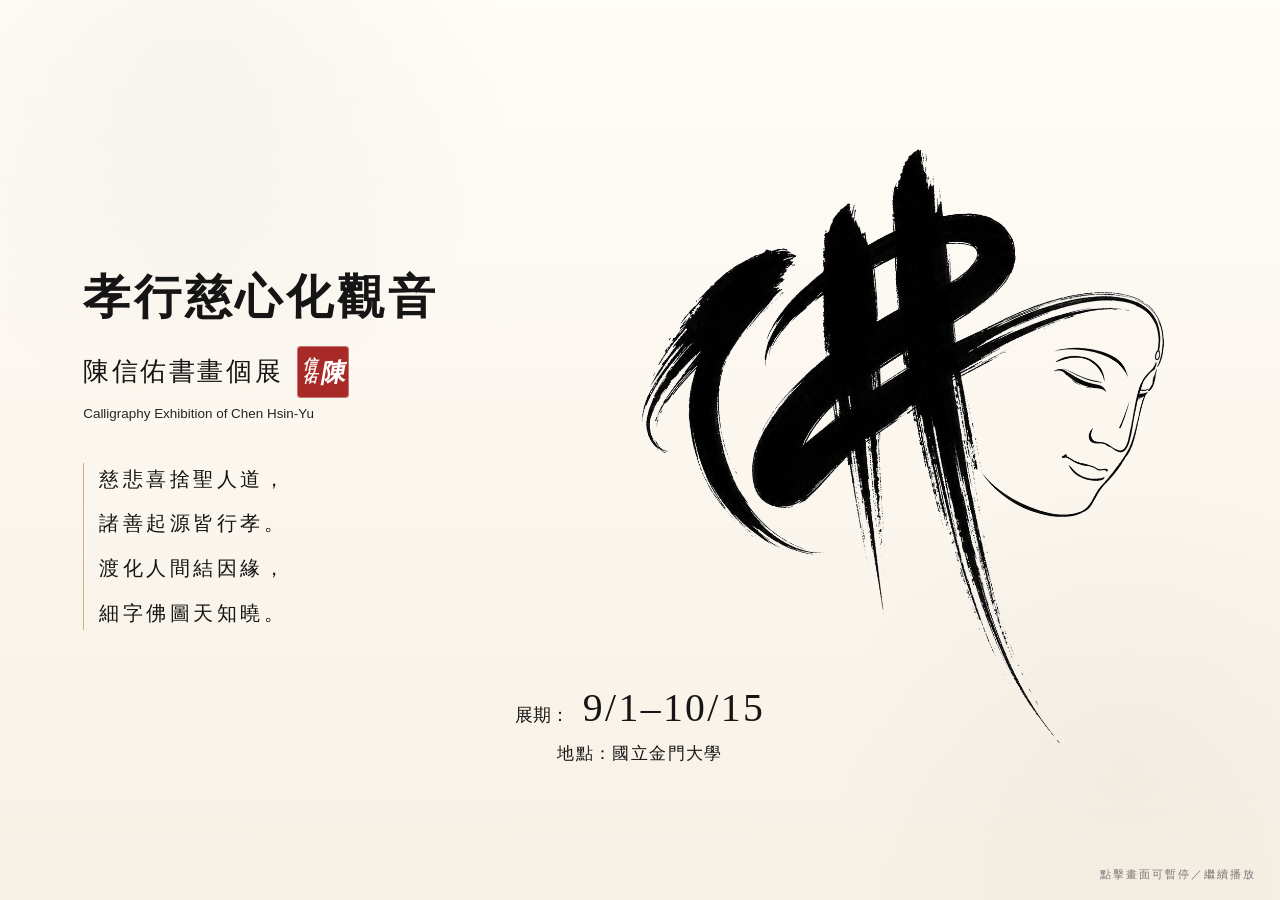
==== index.html @ 92e249f9 "first commit" ====
<!DOCTYPE html>
<html lang="zh-Hant">
<head>
<meta charset="UTF-8">
<meta name="viewport" content="width=device-width, initial-scale=1.0">
<title>孝行慈心化觀音｜線上書畫個展</title>
<style>
:root{
  --paper:#fbf8f1;
  --ink:#151515;
  --seal:#a72a26;
  --gold:#b9955a;
  --muted:#625b52;
}

*{box-sizing:border-box}

html,body{
  margin:0;
  width:100%;
  height:100%;
  overflow:hidden;
  background:var(--paper);
  color:var(--ink);
  font-family:"Noto Serif TC","Source Han Serif TC","PMingLiU","Microsoft JhengHei",serif;
}

.intro{
  width:100vw;
  height:100vh;
  min-height:700px;
  display:flex;
  align-items:center;
  justify-content:center;
  position:relative;
  background:
    radial-gradient(circle at 15% 10%, rgba(90,70,50,.045), transparent 24%),
    radial-gradient(circle at 88% 85%, rgba(90,70,50,.035), transparent 22%),
    linear-gradient(180deg,#fffdf8 0%,#f7f0e5 100%);
}

.stage{
  width:min(1180px,92vw);
  height:min(720px,86vh);
  display:grid;
  grid-template-columns:1.05fr .95fr;
  gap:3vw;
  align-items:center;
}

.left{
  padding-left:2.5vw;
}

.reveal{
  opacity:0;
  transform:translateY(16px);
  animation:revealUp .65s cubic-bezier(.2,.8,.2,1) forwards;
}

.title{
  margin:0;
  font-size:clamp(34px,3.65vw,62px);
  line-height:1.18;
  letter-spacing:.08em;
  white-space:nowrap;
  font-weight:600;
  animation-delay:.35s;
}

.subtitle-row{
  display:flex;
  align-items:center;
  gap:14px;
  margin-top:20px;
}

.subtitle{
  font-size:clamp(22px,2vw,34px);
  letter-spacing:.1em;
  animation-delay:1.1s;
}

.artist-seal{
  width:52px;
  height:52px;
  background:var(--seal);
  color:#fff;
  border-radius:4px;
  display:grid;
  grid-template-columns:1fr 1fr;
  padding:4px 5px;
  gap:2px;
  box-shadow:inset 0 0 0 1px rgba(255,255,255,.35);
  font-family:"DFKai-SB","BiauKai","KaiTi","STKaiti",serif;
  font-style:italic;
  font-weight:700;
  animation-delay:1.45s;
}

.artist-seal .stack{
  display:flex;
  flex-direction:column;
  align-items:center;
  justify-content:center;
  line-height:.9;
  font-size:14px;
}

.artist-seal .chen{
  display:flex;
  align-items:center;
  justify-content:center;
  font-size:25px;
  transform:rotate(-4deg);
}

.english{
  margin-top:8px;
  font-family:Arial,Helvetica,sans-serif;
  font-size:clamp(13px,1.05vw,18px);
  color:#252525;
  animation-delay:1.95s;
}

.poem{
  margin-top:42px;
  padding-left:15px;
  border-left:1px solid rgba(185,149,90,.7);
  display:grid;
  gap:12px;
  font-size:clamp(18px,1.6vw,28px);
  line-height:1.6;
  letter-spacing:.17em;
}

.poem span:nth-child(1){animation-delay:2.55s}
.poem span:nth-child(2){animation-delay:3.05s}
.poem span:nth-child(3){animation-delay:3.55s}
.poem span:nth-child(4){animation-delay:4.05s}

.hero{
  position:relative;
  height:min(620px,74vh);
  display:flex;
  align-items:center;
  justify-content:center;
}

.hero img{
  width:min(650px,50vw);
  max-height:82vh;
  object-fit:contain;
  opacity:0;
  transform:scale(.82);
  filter:blur(6px);
  animation:heroIn 1.15s cubic-bezier(.2,.8,.2,1) forwards 4.75s;
}

.date-block{
  position:absolute;
  left:50%;
  bottom:15vh;
  transform:translateX(-50%);
  opacity:0;
  animation:dateIn .7s ease forwards 6.1s;
  text-align:center;
  white-space:nowrap;
}

.date-label{
  font-size:18px;
  margin-right:10px;
}

.date{
  font-size:clamp(30px,3.1vw,50px);
  letter-spacing:.06em;
}

.count-wrap{
  position:absolute;
  left:50%;
  bottom:3.6vh;
  transform:translateX(-50%);
  display:none;
  align-items:center;
  gap:16px;
  color:var(--gold);
}

.count-wrap.show{
  display:flex;
}

.count-label{
  font-size:11px;
  letter-spacing:.18em;
  color:#6d6256;
}

.count{
  font-family:Georgia,"Times New Roman",serif;
  font-size:34px; /* 小一點 */
  min-width:24px;
  text-align:center;
}

.skip{
  position:absolute;
  right:24px;
  bottom:18px;
  font-size:11px;
  letter-spacing:.18em;
  color:#777;
}


.location{
  margin-top:10px;
  font-size:clamp(16px,1.35vw,22px);
  letter-spacing:.08em;
  color:var(--ink);
}

@keyframes revealUp{
  to{opacity:1;transform:translateY(0)}
}

@keyframes heroIn{
  from{opacity:0;transform:scale(.82);filter:blur(6px)}
  to{opacity:1;transform:scale(1);filter:blur(0)}
}

@keyframes dateIn{
  from{opacity:0;transform:translate(-50%,12px)}
  to{opacity:1;transform:translate(-50%,0)}
}

@media(max-width:800px){
  html,body{overflow:auto}
  .intro{
    min-height:100vh;
    height:auto;
    padding:46px 0 130px;
  }
  .stage{
    grid-template-columns:1fr;
    height:auto;
    gap:24px;
  }
  .left{padding:0 6vw}
  .hero{height:42vh;min-height:330px}
  .hero img{width:min(88vw,520px);max-height:58vh}
  .date-block{
    position:relative;
    left:auto;
    bottom:auto;
    transform:none;
    margin-top:4px;
    animation-name:dateInMobile;
  }
  .count-wrap{
    position:relative;
    left:auto;
    bottom:auto;
    transform:none;
    justify-content:center;
    margin-top:18px;
  }
  @keyframes dateInMobile{
    from{opacity:0;transform:translateY(12px)}
    to{opacity:1;transform:translateY(0)}
  }
}



</style>

<style>
/* =========================================================
   index.html 手機版：全部改成由上到下排列
   避免左右雙欄造成文字或佛像被裁切
   ========================================================= */
@media(max-width:600px){

  html,
  body{
    width:100%;
    min-height:100%;
    overflow-x:hidden !important;
    overflow-y:auto !important;
  }

  .intro{
    width:100% !important;
    height:auto !important;
    min-height:100svh !important;
    overflow:visible !important;
    display:block !important;
    padding:24px 0 90px !important;
  }

  /* 原本左右兩欄改為單欄：文字在上、佛像在下 */
  .stage{
    width:100% !important;
    height:auto !important;
    display:flex !important;
    flex-direction:column !important;
    align-items:center !important;
    justify-content:flex-start !important;
    gap:20px !important;
    padding:0 18px !important;
    margin:0 auto !important;
  }

  .left{
    width:100% !important;
    max-width:520px !important;
    padding:0 !important;
    margin:0 auto !important;
    text-align:center !important;
  }

  /* 主標題單行優先；太窄時縮小，不向左右溢出 */
  .title{
    width:100% !important;
    margin:0 auto !important;
    font-size:clamp(24px,7.3vw,36px) !important;
    line-height:1.3 !important;
    letter-spacing:.06em !important;
    white-space:nowrap !important;
    text-align:center !important;
  }

  /* 書畫個展與印章置中 */
  .subtitle-row{
    width:100% !important;
    margin-top:14px !important;
    display:flex !important;
    justify-content:center !important;
    align-items:center !important;
    gap:10px !important;
  }

  .subtitle{
    font-size:clamp(17px,5vw,25px) !important;
    letter-spacing:.07em !important;
    white-space:nowrap !important;
  }

  .artist-seal{
    flex:0 0 auto !important;
    width:42px !important;
    height:42px !important;
  }

  .english{
    margin-top:8px !important;
    padding:0 6px !important;
    font-size:11px !important;
    line-height:1.45 !important;
    text-align:center !important;
  }

  /* 四句詩改成垂直區塊，避免左右延伸 */
  .poem{
    width:max-content !important;
    max-width:100% !important;
    margin:26px auto 0 !important;
    padding-left:12px !important;
    gap:8px !important;
    font-size:clamp(15px,4.4vw,20px) !important;
    line-height:1.55 !important;
    letter-spacing:.08em !important;
    text-align:left !important;
  }

  .poem span{
    white-space:nowrap !important;
  }

  /* 佛字＋佛像放在所有文字下方 */
  .hero{
    width:100% !important;
    height:auto !important;
    min-height:0 !important;
    max-height:none !important;
    margin:0 auto !important;
    display:flex !important;
    justify-content:center !important;
    align-items:center !important;
    overflow:visible !important;
  }

  .hero img{
    display:block !important;
    width:min(82vw,430px) !important;
    max-width:100% !important;
    height:auto !important;
    max-height:none !important;
    object-fit:contain !important;
    margin:0 auto !important;
  }

  /* 展期與地點接在佛像下方，不使用 absolute */
  .date-block{
    position:relative !important;
    left:auto !important;
    right:auto !important;
    top:auto !important;
    bottom:auto !important;
    transform:none !important;
    width:100% !important;
    margin:18px auto 0 !important;
    padding:0 16px !important;
    text-align:center !important;
  }

  .date-label{
    font-size:14px !important;
    margin-right:5px !important;
  }

  .date{
    font-size:clamp(24px,7vw,34px) !important;
  }

  .location{
    margin-top:7px !important;
    font-size:14px !important;
  }

  /* 倒數也接續在下方 */
  .count-wrap{
    position:relative !important;
    left:auto !important;
    right:auto !important;
    top:auto !important;
    bottom:auto !important;
    transform:none !important;
    justify-content:center !important;
    width:100% !important;
    margin:14px auto 0 !important;
  }

  /* 操作提示改到頁面最下方，避免蓋住內容 */
  .skip{
    position:relative !important;
    right:auto !important;
    left:auto !important;
    bottom:auto !important;
    width:100% !important;
    margin:22px auto 0 !important;
    padding:0 12px !important;
    text-align:center !important;
    font-size:10px !important;
  }
}

/* 極窄手機再縮小主標，確保不被左右截切 */
@media(max-width:380px){
  .stage{
    padding-left:12px !important;
    padding-right:12px !important;
  }

  .title{
    font-size:22px !important;
    letter-spacing:.035em !important;
  }

  .subtitle{
    font-size:17px !important;
  }

  .poem{
    font-size:15px !important;
    letter-spacing:.04em !important;
  }

  .hero img{
    width:88vw !important;
  }
}
</style>


<style>
/* 手機版：暫停／繼續提示固定在右下角 */
@media(max-width:600px){
  .skip{
    position:fixed !important;
    right:10px !important;
    left:auto !important;
    bottom:10px !important;
    top:auto !important;
    width:auto !important;
    margin:0 !important;
    padding:5px 8px !important;
    text-align:right !important;
    z-index:99999 !important;
    white-space:nowrap !important;
  }
}
</style>


<style>
@media(max-width:600px){
  .subtitle-row{
    overflow:visible !important;
    min-height:58px !important;
  }
  .artist-seal{
    flex:0 0 52px !important;
    width:52px !important;
    min-width:52px !important;
    height:52px !important;
    min-height:52px !important;
    padding:5px 6px !important;
    overflow:visible !important;
    box-sizing:border-box !important;
    line-height:1 !important;
  }
  .artist-seal .stack{
    font-size:14px !important;
    line-height:1.05 !important;
    overflow:visible !important;
  }
  .artist-seal .chen{
    font-size:23px !important;
    line-height:1 !important;
    overflow:visible !important;
    transform:rotate(-2deg) !important;
  }
}
</style>


<style>
/* 手機版：展期、地點、倒數往上移，可與佛字下緣重疊 */
@media (max-width: 600px){
  .date-block{
    position:relative !important;
    margin-top:-88px !important;
    z-index:30 !important;
  }

  .location{
    margin-top:4px !important;
  }

  .count-wrap{
    position:relative !important;
    margin-top:4px !important;
    z-index:31 !important;
  }
}

@media (max-width: 390px){
  .date-block{
    margin-top:-98px !important;
  }
}
</style>


<style>
/* 手機版：只將「佛字＋佛像」稍微往上移，其他不動 */
@media (max-width: 600px){
  .hero{
    position:relative !important;
    top:-18px !important;
  }
}
</style>

</head>
<body>
<div class="intro" id="intro">
  <div class="stage">
    <section class="left">
      <h1 class="title reveal">孝行慈心化觀音</h1>

      <div class="subtitle-row">
        <div class="subtitle reveal">陳信佑書畫個展</div>

        <div class="artist-seal reveal" aria-label="陳信佑印章">
          <div class="stack">
            <span>信</span>
            <span>佑</span>
          </div>
          <div class="chen">陳</div>
        </div>
      </div>

      <div class="english reveal">Calligraphy Exhibition of Chen Hsin-Yu</div>

      <div class="poem">
        <span class="reveal">慈悲喜捨聖人道，</span>
        <span class="reveal">諸善起源皆行孝。</span>
        <span class="reveal">渡化人間結因緣，</span>
        <span class="reveal">細字佛圖天知曉。</span>
      </div>
    </section>

    <section class="hero">
      <img src="assets/buddha-face.png" alt="佛字與佛像主視覺">
    </section>
  </div>

  <div class="date-block">
    <span class="date-label">展期：</span>
    <span class="date">9/1–10/15</span>
    <div class="location">地點：國立金門大學</div>
  </div>

  <div class="count-wrap" id="countWrap">
    <span class="count-label">即將進入展覽首頁</span>
    <span class="count" id="count">3</span>
  </div>

  <div class="skip">點擊畫面可暫停／繼續播放</div>
</div>





<script>
(function(){
  var entered=false;
  var countWrap=document.getElementById("countWrap");
  var count=document.getElementById("count");

  var n=3;
  var timer=null;
  var countdownStarted=false;
  var paused=false;

  var remainingDelay=7000;
  var delayStartedAt=0;
  var delayTimer=null;

  /*
    只保存「按下暫停當下」仍在執行或等待中的動畫。
    已經 finished 的動畫不加入，恢復時就不會重播。
  */
  var pausedAnimations=[];

  function enter(){
    if(entered)return;
    entered=true;
    window.location.href="exhibition.html";
  }

  function tick(){
    n--;

    if(n<=0){
      clearInterval(timer);
      timer=null;
      enter();
      return;
    }

    count.textContent=n;
  }

  function startCountdown(){
    if(countdownStarted)return;

    countdownStarted=true;
    n=3;
    countWrap.classList.add("show");
    count.textContent=n;

    if(!paused){
      timer=setInterval(tick,1000);
    }
  }

  function scheduleCountdown(){
    if(countdownStarted || paused)return;

    delayStartedAt=performance.now();

    delayTimer=setTimeout(function(){
      delayTimer=null;
      remainingDelay=0;
      startCountdown();
    },remainingDelay);
  }

  function pauseIntroAnimations(){
    pausedAnimations=[];

    if(typeof document.getAnimations!=="function"){
      return;
    }

    var animations=document.getAnimations();

    for(var i=0;i<animations.length;i++){
      var animation=animations[i];

      /*
        finished：已經播放完成，完全不碰它
        idle：尚未建立有效播放狀態，也不處理
        running / pending：才需要暫停並記錄
      */
      if(
        animation.playState==="running" ||
        animation.playState==="pending"
      ){
        try{
          animation.pause();
          pausedAnimations.push(animation);
        }catch(e){}
      }
    }
  }

  function resumeIntroAnimations(){
    /*
      只繼續「剛才真正被我們暫停」的動畫。
      不重新掃描 document.getAnimations()，
      因此已完成的文字不會被 play() 重新啟動。
    */
    for(var i=0;i<pausedAnimations.length;i++){
      var animation=pausedAnimations[i];

      try{
        if(animation.playState==="paused"){
          animation.play();
        }
      }catch(e){}
    }

    pausedAnimations=[];
  }

  function pauseAll(){
    if(paused)return;

    paused=true;

    /* 1. 暫停尚未完成的文字 / 佛像 / 展期動畫 */
    pauseIntroAnimations();

    /* 2. 暫停倒數開始前的等待時間 */
    if(!countdownStarted && delayTimer){
      clearTimeout(delayTimer);
      delayTimer=null;

      var elapsed=performance.now()-delayStartedAt;
      remainingDelay=Math.max(0,remainingDelay-elapsed);
    }

    /* 3. 暫停 3 → 2 → 1 */
    if(countdownStarted && timer){
      clearInterval(timer);
      timer=null;
    }
  }

  function resumeAll(){
    if(!paused)return;

    paused=false;

    /* 只從暫停位置繼續，已完成內容保持原狀 */
    resumeIntroAnimations();

    if(!countdownStarted){
      if(remainingDelay<=0){
        startCountdown();
      }else{
        scheduleCountdown();
      }
    }else if(!timer){
      timer=setInterval(tick,1000);
    }
  }

  scheduleCountdown();

  document.addEventListener("click",function(){
    if(paused){
      resumeAll();
    }else{
      pauseAll();
    }
  });
})();
</script>
</body>
</html>
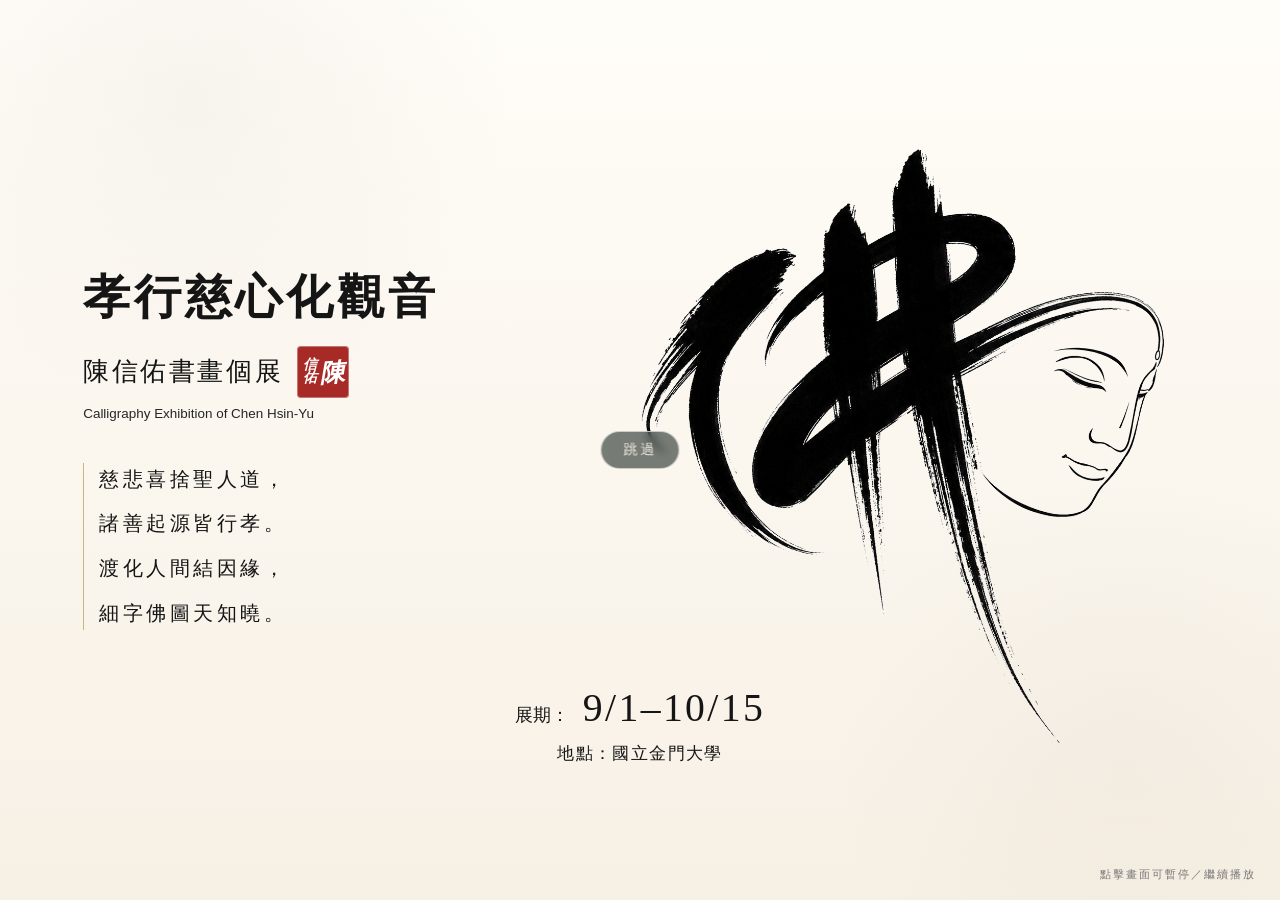
==== commit 595c42f3: "abc" ====
--- a/index.html
+++ b/index.html
@@ -577,8 +577,51 @@
 }
 </style>
 
+
+<style>
+/* 桌機＋手機：畫面中央「跳過」按鈕 */
+.skip-intro-btn{
+  position:fixed;
+  left:50%;
+  top:50%;
+  transform:translate(-50%,-50%);
+  z-index:99999;
+  display:flex;
+  align-items:center;
+  justify-content:center;
+  padding:9px 22px;
+  border:1px solid rgba(240,234,223,.72);
+  border-radius:999px;
+  background:rgba(24,35,31,.58);
+  color:#f0eadf;
+  font-size:14px;
+  letter-spacing:.18em;
+  text-decoration:none;
+  cursor:pointer;
+  backdrop-filter:blur(4px);
+  -webkit-backdrop-filter:blur(4px);
+  transition:background .2s ease, border-color .2s ease, opacity .2s ease;
+}
+
+.skip-intro-btn:hover{
+  background:rgba(240,234,223,.14);
+  border-color:#f0eadf;
+}
+
+@media(max-width:600px){
+  .skip-intro-btn{
+    padding:8px 19px;
+    font-size:13px;
+  }
+}
+</style>
+
 </head>
 <body>
+
+<a class="skip-intro-btn" href="exhibition.html"
+   onclick="event.stopPropagation();">跳過</a>
+
 <div class="intro" id="intro">
   <div class="stage">
     <section class="left">
